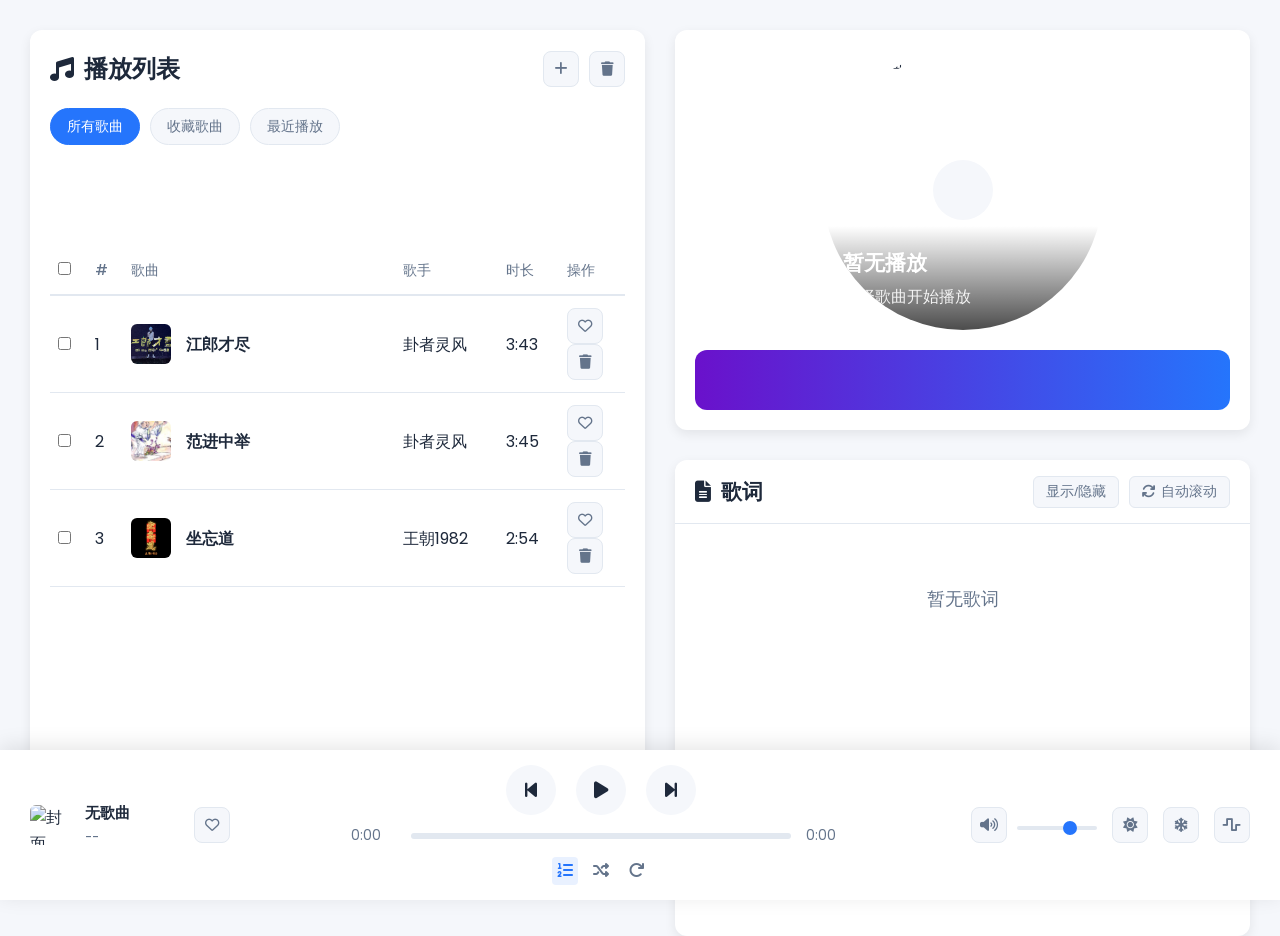
==== index.html @ 9922705a "?" ====
<!DOCTYPE html>
<html lang="zh-CN">
<head>
    <meta charset="UTF-8">
    <meta name="viewport" content="width=device-width, initial-scale=1.0">
    <title>在线音乐播放器</title>
    <link rel="stylesheet" href="style.css">
    <link rel="stylesheet" href="https://cdnjs.cloudflare.com/ajax/libs/font-awesome/6.4.0/css/all.min.css">
    <link rel="stylesheet" href="https://fonts.googleapis.com/css2?family=Poppins:wght@300;400;500;600&display=swap">
</head>
<body>
    <!-- 模糊背景层 -->
    <div class="background-blur"></div>

    <!-- 主容器 -->
    <div class="container">
        <!-- 左侧播放列表区域 -->
        <div class="playlist-section">
            <div class="section-header">
                <h2><i class="fas fa-music"></i> 播放列表</h2>
                <div class="controls">
                    <button id="add-song-btn" class="btn-icon" title="添加歌曲">
                        <i class="fas fa-plus"></i>
                    </button>
                    <button id="clear-playlist-btn" class="btn-icon" title="清空列表">
                        <i class="fas fa-trash"></i>
                    </button>
                </div>
            </div>

            <!-- 在筛选按钮部分添加最近播放选项 -->
            <div class="list-filter">
                <button class="filter-btn active" data-filter="all">所有歌曲</button>
                <button class="filter-btn" data-filter="favorites">收藏歌曲</button>
                <button class="filter-btn" data-filter="recent">最近播放</button>
            </div>

            <!-- 批量操作工具栏 -->
            <div class="batch-toolbar" id="batch-toolbar">
                <span class="batch-count">已选择 <span id="selected-count">0</span> 首歌曲</span>
                <button id="batch-favorite-btn" class="btn-small">
                    <i class="fas fa-heart"></i> 批量收藏
                </button>
                <button id="batch-unfavorite-btn" class="btn-small">
                    <i class="fas fa-heart-broken"></i> 取消收藏
                </button>
                <button id="clear-selection-btn" class="btn-small">
                    <i class="fas fa-times"></i> 清除选择
                </button>
            </div>

            <!-- 播放列表 -->
            <div class="playlist-container">
                <table class="playlist-table">
                    <thead>
                        <tr>
                            <th><input type="checkbox" id="select-all"></th>
                            <th>#</th>
                            <th>歌曲</th>
                            <th>歌手</th>
                            <th>时长</th>
                            <th>操作</th>
                        </tr>
                    </thead>
                    <tbody id="playlist-body">
                        <!-- 动态加载 -->
                    </tbody>
                </table>
            </div>
        </div>

        <!-- 右侧歌词和封面区域 -->
        <div class="player-section">
            <!-- 专辑封面区域 -->
            <div class="album-cover-container">
                <div class="album-cover-wrapper">
                    <img id="album-cover" src="assets/covers/default.jpg" alt="专辑封面">
                    <div class="vinyl-record"></div>
                    <div class="cover-overlay">
                        <div class="song-info">
                            <h3 id="current-song-title">暂无播放</h3>
                            <p id="current-song-artist">选择歌曲开始播放</p>
                        </div>
                    </div>
                </div>

                <!-- 可视化效果 -->
                <div class="visualization">
                    <canvas id="visualizer-canvas"></canvas>
                </div>
            </div>

            <!-- 歌词显示区域 -->
            <div class="lyrics-section">
                <div class="lyrics-header">
                    <h3><i class="fas fa-file-alt"></i> 歌词</h3>
                    <div class="lyrics-controls">
                        <button id="toggle-lyrics" class="btn-small">显示/隐藏</button>
                        <button id="toggle-auto-scroll" class="btn-small active" title="自动滚动">
                            <i class="fas fa-sync"></i> 自动滚动
                        </button>
                    </div>
                </div>
                <div class="lyrics-container">
                    <div id="lyrics-display" class="lyrics-display">
                        <p>暂无歌词</p>
                    </div>
                </div>
            </div>
        </div>
    </div>

    <!-- 底部播放器控制面板 -->
    <div class="player-controls">
        <div class="controls-container">
            <!-- 左侧：歌曲信息 -->
            <div class="song-info-mini">
                <img id="mini-cover" src="assets/covers/default.jpg" alt="封面" class="mini-cover">
                <div class="song-details">
                    <h4 id="mini-song-title">无歌曲</h4>
                    <p id="mini-song-artist">--</p>
                </div>
                <button id="favorite-btn" class="btn-icon">
                    <i class="far fa-heart"></i>
                </button>
            </div>

            <!-- 中间：播放控制 -->
            <div class="playback-controls">
                <div class="playback-buttons">
                    <button id="prev-btn" class="control-btn" title="上一首">
                        <i class="fas fa-step-backward"></i>
                    </button>
                    <button id="play-pause-btn" class="control-btn play-btn" title="播放">
                        <i class="fas fa-play"></i>
                    </button>
                    <button id="next-btn" class="control-btn" title="下一首">
                        <i class="fas fa-step-forward"></i>
                    </button>
                </div>

                <!-- 播放进度 -->
                <div class="progress-container">
                    <span id="current-time">0:00</span>
                    <div class="progress-bar">
                        <input type="range" id="progress-slider" class="progress-slider" min="0" max="100" value="0">
                        <div class="progress-fill"></div>
                    </div>
                    <span id="total-time">0:00</span>
                </div>

                <!-- 播放模式选择（移动到播放栏） -->
                <div class="playback-mode">
                    <button class="mode-btn active" data-mode="order" title="顺序播放">
                        <i class="fas fa-list-ol"></i>
                    </button>
                    <button class="mode-btn" data-mode="shuffle" title="随机播放">
                        <i class="fas fa-random"></i>
                    </button>
                    <button class="mode-btn" data-mode="repeat-one" title="单曲循环">
                        <i class="fas fa-redo"></i>
                    </button>
                </div>
            </div>

            <!-- 右侧：音量和其他控制 -->
            <div class="extra-controls">
                <div class="volume-control">
                    <button id="volume-btn" class="btn-icon" title="音量">
                        <i class="fas fa-volume-up"></i>
                    </button>
                    <div class="volume-slider-container">
                        <input type="range" id="volume-slider" class="volume-slider" min="0" max="100" value="70">
                    </div>
                </div>

                <button id="theme-toggle" class="btn-icon" title="切换主题">
                    <i class="fas fa-moon"></i>
                </button>

                <button id="blur-toggle" class="btn-icon" title="背景模糊">
                    <i class="fas fa-snowflake"></i>
                </button>

                <button id="visualizer-toggle" class="btn-icon" title="可视化">
                    <i class="fas fa-wave-square"></i>
                </button>
            </div>
        </div>
    </div>

    <!-- 音频元素 -->
    <audio id="audio-player"></audio>

    <!-- 文件上传模态框 -->
    <div id="upload-modal" class="modal">
        <div class="modal-content">
            <span class="close-modal">&times;</span>
            <h3>添加歌曲</h3>
            <div class="upload-form">
                <input type="file" id="audio-file" accept="audio/*">
                <input type="text" id="song-title" placeholder="歌曲名称">
                <input type="text" id="song-artist" placeholder="歌手">
                <input type="file" id="cover-file" accept="image/*">
                <button id="upload-btn" class="btn">添加</button>
            </div>
        </div>
    </div>

    <!-- 均衡器模态框 -->
    <div id="eq-modal" class="modal">
        <div class="modal-content">
            <span class="close-modal">&times;</span>
            <h3>音效均衡器</h3>
            <div class="eq-controls">
                <div class="eq-slider">
                    <label>低音</label>
                    <input type="range" class="eq-range" data-band="low" min="-40" max="40" value="0">
                </div>
                <div class="eq-slider">
                    <label>中音</label>
                    <input type="range" class="eq-range" data-band="mid" min="-40" max="40" value="0">
                </div>
                <div class="eq-slider">
                    <label>高音</label>
                    <input type="range" class="eq-range" data-band="high" min="-40" max="40" value="0">
                </div>
            </div>
        </div>
    </div>

    <!-- 快捷键提示 -->
    <div class="shortcut-hint">
        <p>快捷键: 空格=播放/暂停, ←=上一首, →=下一首, ↑↓=音量</p>
    </div>

    <script type="module" src="script.js"></script>
</body>
</html>
---- style.css ----
/* ====================== 全局基础样式 ====================== */
:root {
  --primary-color: #6a11cb;
  --accent-color: #2575fc;
  --bg-main: #f5f7fb;
  --bg-card: #ffffff;
  --text-primary: #1e293b;
  --text-secondary: #64748b;
  --border-color: #e2e8f0;
  --border-radius: 12px;
  --shadow: 0 4px 12px rgba(0, 0, 0, 0.08);
  --transition: all 0.3s ease;
}

/* 深色主题 */
.dark-theme {
  --bg-main: #0f172a;
  --bg-card: #1e293b;
  --text-primary: #f1f5f9;
  --text-secondary: #94a3b8;
  --border-color: #334155;
}

* {
  margin: 0;
  padding: 0;
  box-sizing: border-box;
}

body {
  font-family: 'Poppins', 'Segoe UI', sans-serif;
  background-color: var(--bg-main);
  color: var(--text-primary);
  line-height: 1.6;
  min-height: 100vh;
  overflow-x: hidden;
  transition: var(--transition);
}

/* ====================== 背景模糊层 ====================== */
.background-blur {
  position: fixed;
  top: 0;
  left: 0;
  right: 0;
  bottom: 0;
  background-image: url('assets/background.jpg');
  background-size: cover;
  background-position: center;
  filter: blur(0px);
  opacity: 0;
  z-index: -1;
  transition: var(--transition);
}

.background-blur.active {
  filter: blur(20px);
  opacity: 0.3;
}

/* ====================== 主容器 ====================== */
.container {
  display: flex;
  gap: 30px;
  padding: 30px;
  height: 100vh;
  padding-bottom: 110px;
}

/* ====================== 左侧播放列表区域 ====================== */
.playlist-section {
  flex: 1;
  background: var(--bg-card);
  border-radius: var(--border-radius);
  box-shadow: var(--shadow);
  padding: 20px;
  display: flex;
  flex-direction: column;
}

.section-header {
  display: flex;
  justify-content: space-between;
  align-items: center;
  margin-bottom: 20px;
}

.section-header h2 {
  font-size: 1.5rem;
  font-weight: 600;
  color: var(--text-primary);
  display: flex;
  align-items: center;
  gap: 10px;
}

.controls {
  display: flex;
  gap: 10px;
}

.btn-icon {
  background: var(--bg-main);
  border: 1px solid var(--border-color);
  border-radius: 8px;
  width: 36px;
  height: 36px;
  display: flex;
  align-items: center;
  justify-content: center;
  cursor: pointer;
  color: var(--text-secondary);
  transition: var(--transition);
  font-size: 0.9rem;
}

.btn-icon:hover {
  background: var(--accent-color);
  color: white;
  border-color: var(--accent-color);
  transform: translateY(-2px);
}

/* ====================== 筛选按钮 ====================== */
.list-filter {
  display: flex;
  gap: 10px;
  margin-bottom: 20px;
}

.filter-btn {
  padding: 8px 16px;
  background: var(--bg-main);
  border: 1px solid var(--border-color);
  border-radius: 20px;
  color: var(--text-secondary);
  cursor: pointer;
  transition: var(--transition);
  font-size: 0.9rem;
}

.filter-btn:hover {
  background: var(--accent-color);
  color: white;
  border-color: var(--accent-color);
}

.filter-btn.active {
  background: var(--accent-color);
  color: white;
  border-color: var(--accent-color);
}

/* ====================== 批量操作工具栏 ====================== */
.batch-toolbar {
  display: flex;
  align-items: center;
  gap: 15px;
  padding: 15px;
  background: rgba(37, 117, 252, 0.1);
  border-radius: var(--border-radius);
  margin-bottom: 20px;
  opacity: 0;
  transform: translateY(-20px);
  transition: var(--transition);
}

.batch-toolbar.visible {
  opacity: 1;
  transform: translateY(0);
}

.batch-count {
  font-weight: 500;
  color: var(--accent-color);
}

.btn-small {
  padding: 6px 12px;
  background: var(--bg-main);
  border: 1px solid var(--border-color);
  border-radius: 6px;
  color: var(--text-secondary);
  cursor: pointer;
  transition: var(--transition);
  font-size: 0.85rem;
  display: flex;
  align-items: center;
  gap: 5px;
}

.btn-small:hover {
  background: var(--accent-color);
  color: white;
  border-color: var(--accent-color);
}

/* ====================== 播放列表表格 ====================== */
.playlist-container {
  flex: 1;
  overflow-y: auto;
}

.playlist-table {
  width: 100%;
  border-collapse: collapse;
}

.playlist-table th {
  text-align: left;
  padding: 12px 8px;
  font-weight: 500;
  color: var(--text-secondary);
  border-bottom: 2px solid var(--border-color);
  font-size: 0.9rem;
}

.playlist-table td {
  padding: 12px 8px;
  border-bottom: 1px solid var(--border-color);
  vertical-align: middle;
}

.playlist-table tbody tr {
  transition: var(--transition);
  cursor: pointer;
}

.playlist-table tbody tr:hover {
  background: rgba(37, 117, 252, 0.05);
}

.playlist-table tbody tr.playing {
  background: rgba(37, 117, 252, 0.1);
}

.playlist-table tbody tr.selected {
  background: rgba(37, 117, 252, 0.15);
}

.song-info-mini {
  display: flex;
  align-items: center;
  gap: 10px;
}

.mini-cover {
  width: 40px;
  height: 40px;
  border-radius: 6px;
  object-fit: cover;
}

/* ====================== 右侧播放器区域 ====================== */
.player-section {
  /* 原有样式保持不变 */
  flex: 1;
  display: flex;
  flex-direction: column;
  gap: 30px;
  min-width: 400px;

  /* 新增：预留播放栏高度的空间 */
  padding-bottom: 110px; /* 100px播放栏高度 + 10px缓冲 */
}

/* ====================== 专辑封面区域 ====================== */
.album-cover-container {
  position: relative;
  background: var(--bg-card);
  border-radius: var(--border-radius);
  box-shadow: var(--shadow);
  padding: 20px;
  display: flex;
  flex-direction: column;
  align-items: center;
  gap: 20px;
}

.album-cover-wrapper {
  position: relative;
  width: 280px;
  height: 280px;
  border-radius: 50%;
  overflow: hidden;
}

.album-cover-wrapper::before {
  content: '';
  position: absolute;
  top: 50%;
  left: 50%;
  transform: translate(-50%, -50%);
  width: 60px;
  height: 60px;
  background: var(--bg-main);
  border-radius: 50%;
  z-index: 2;
}

#album-cover {
  width: 100%;
  height: 100%;
  object-fit: cover;
  border-radius: 50%;
  transition: var(--transition);
}

.vinyl-record {
  position: absolute;
  top: 0;
  left: 0;
  width: 100%;
  height: 100%;
  background: conic-gradient(from 0deg, #000 0deg 90deg, #333 90deg 180deg, #000 180deg 270deg, #333 270deg 360deg);
  border-radius: 50%;
  opacity: 0;
  transition: var(--transition);
}

.album-cover-wrapper.playing #album-cover {
  animation: rotate 20s linear infinite;
}

.album-cover-wrapper.playing .vinyl-record {
  opacity: 0.3;
}

@keyframes rotate {
  from { transform: rotate(0deg); }
  to { transform: rotate(360deg); }
}

.cover-overlay {
  position: absolute;
  bottom: 0;
  left: 0;
  right: 0;
  background: linear-gradient(transparent, rgba(0, 0, 0, 0.7));
  color: white;
  padding: 20px;
}

.song-info h3 {
  font-size: 1.3rem;
  margin-bottom: 5px;
}

.song-info p {
  font-size: 1rem;
  opacity: 0.9;
}

/* ====================== 可视化效果 ====================== */
.visualization {
  width: 100%;
  height: 60px;
  border-radius: var(--border-radius);
  overflow: hidden;
}

#visualizer-canvas {
  width: 100%;
  height: 100%;
  background: linear-gradient(to right, #6a11cb, #2575fc);
}

/* ====================== 歌词区域 ====================== */
.lyrics-section {
  flex: 1;
  background: var(--bg-card);
  border-radius: var(--border-radius);
  box-shadow: var(--shadow);
  display: flex;
  flex-direction: column;
}

.lyrics-header {
  display: flex;
  justify-content: space-between;
  align-items: center;
  padding: 15px 20px;
  border-bottom: 1px solid var(--border-color);
}

.lyrics-header h3 {
  font-size: 1.3rem;
  font-weight: 600;
  color: var(--text-primary);
  display: flex;
  align-items: center;
  gap: 10px;
}

.lyrics-controls {
  display: flex;
  gap: 10px;
}

.lyrics-container {
  /* 移除固定高度，改为自适应 */
  /* height: 300px !important; */
  max-height: calc(100vh - 400px); /* 根据页面布局动态计算 */
  overflow-y: auto;
  padding: 20px;
  scroll-behavior: smooth;
}

/* 歌词显示区域 */
.lyrics-display {
    text-align: center;
    font-size: 1.1rem;
    line-height: 1.8;
    color: var(--text-secondary);
    min-height: 100%;
    padding: 20px 0 280px 0;  /* 顶部20px，底部280px，确保高亮在顶部 */
    position: relative;
}

.lyrics-display p {
    margin: 12px 0;
    transition: var(--transition);
    padding: 8px 15px;
    border-radius: 6px;
    min-height: 40px;
    display: flex;
    align-items: center;
    justify-content: center;
    /* 避免行内元素布局偏差 */
    box-sizing: border-box;
}

.lyrics-display p.active {
    color: var(--accent-color);
    font-weight: 600;
    font-size: 1.2rem;
    background: rgba(37, 117, 252, 0.1);
    transform: scale(1.05);
}

/* 无歌词时的样式 */
.no-lyrics {
    text-align: center;
    color: var(--text-secondary);
    font-style: italic;
    padding: 40px 0;
}

/* ====================== 底部播放器控制面板 ====================== */
.player-controls {
  position: fixed;
  bottom: 0;
  left: 0;
  right: 0;
  background: var(--bg-card);
  box-shadow: 0 -4px 20px rgba(0, 0, 0, 0.1);
  padding: 15px 30px;
  z-index: 1000;
}

.controls-container {
  display: flex;
  justify-content: space-between;
  align-items: center;
  max-width: 1400px;
  margin: 0 auto;
}

/* 左侧歌曲信息 */
.song-info-mini {
  display: flex;
  align-items: center;
  gap: 15px;
  min-width: 200px;
}

.song-details {
  flex: 1;
}

.song-details h4 {
  font-size: 0.95rem;
  font-weight: 600;
  margin-bottom: 2px;
}

.song-details p {
  font-size: 0.85rem;
  color: var(--text-secondary);
}

/* 中间播放控制 */
.playback-controls {
  flex: 1;
  max-width: 500px;
  display: flex;
  flex-direction: column;
  align-items: center;
  gap: 10px;
}

.playback-buttons {
  display: flex;
  align-items: center;
  gap: 20px;
}

.control-btn {
  background: var(--bg-main);
  border: none;
  border-radius: 50%;
  width: 50px;
  height: 50px;
  display: flex;
  align-items: center;
  justify-content: center;
  cursor: pointer;
  color: var(--text-primary);
  transition: var(--transition);
  font-size: 1.2rem;
}

.control-btn:hover {
  background: var(--accent-color);
  color: white;
  transform: scale(1.1);
}

.playback-mode {
  display: flex;
  gap: 10px;
}

.mode-btn {
  background: none;
  border: none;
  color: var(--text-secondary);
  cursor: pointer;
  font-size: 1rem;
  padding: 5px;
  transition: var(--transition);
  border-radius: 4px;
}

.mode-btn.active {
  color: var(--accent-color);
  background: rgba(37, 117, 252, 0.1);
}

/* 进度条 */
.progress-container {
  width: 100%;
  display: flex;
  align-items: center;
  gap: 15px;
}

.progress-container span {
  font-size: 0.85rem;
  color: var(--text-secondary);
  min-width: 45px;
}

.progress-bar {
  flex: 1;
  height: 6px;
  background: var(--border-color);
  border-radius: 3px;
  position: relative;
  cursor: pointer;
}

.progress-slider {
  position: absolute;
  top: 0;
  left: 0;
  width: 100%;
  height: 100%;
  opacity: 0;
  cursor: pointer;
  z-index: 2;
}

.progress-fill {
  position: absolute;
  top: 0;
  left: 0;
  height: 100%;
  background: var(--accent-color);
  border-radius: 3px;
  width: 0%;
  transition: width 0.1s linear;
}

/* 右侧额外控制 */
.extra-controls {
  display: flex;
  align-items: center;
  gap: 15px;
  min-width: 200px;
  justify-content: flex-end;
}

.volume-control {
  display: flex;
  align-items: center;
  gap: 10px;
}

.volume-slider-container {
  width: 80px;
}

.volume-slider {
  width: 100%;
  height: 4px;
  background: var(--border-color);
  border-radius: 2px;
  outline: none;
  -webkit-appearance: none;
}

.volume-slider::-webkit-slider-thumb {
  -webkit-appearance: none;
  width: 14px;
  height: 14px;
  background: var(--accent-color);
  border-radius: 50%;
  cursor: pointer;
}

/* ====================== 模态框 ====================== */
.modal {
  display: none;
  position: fixed;
  top: 0;
  left: 0;
  right: 0;
  bottom: 0;
  background: rgba(0, 0, 0, 0.5);
  z-index: 2000;
  align-items: center;
  justify-content: center;
}

.modal-content {
  background: var(--bg-card);
  border-radius: var(--border-radius);
  padding: 30px;
  width: 90%;
  max-width: 500px;
  box-shadow: var(--shadow);
  position: relative;
}

.close-modal {
  position: absolute;
  top: 15px;
  right: 20px;
  font-size: 1.5rem;
  color: var(--text-secondary);
  cursor: pointer;
  transition: var(--transition);
}

.close-modal:hover {
  color: var(--text-primary);
}

.upload-form {
  display: flex;
  flex-direction: column;
  gap: 15px;
  margin-top: 20px;
}

.upload-form input,
.upload-form button {
  padding: 12px 15px;
  border: 1px solid var(--border-color);
  border-radius: 8px;
  background: var(--bg-main);
  color: var(--text-primary);
  font-size: 0.95rem;
  transition: var(--transition);
}

.upload-form input:focus {
  outline: none;
  border-color: var(--accent-color);
}

.upload-form button {
  background: var(--accent-color);
  color: white;
  border: none;
  cursor: pointer;
  font-weight: 500;
}

.upload-form button:hover {
  background: var(--primary-color);
}

/* 均衡器 */
.eq-controls {
  display: flex;
  flex-direction: column;
  gap: 20px;
  margin-top: 20px;
}

.eq-slider {
  display: flex;
  align-items: center;
  gap: 15px;
}

.eq-slider label {
  min-width: 60px;
  font-weight: 500;
}

.eq-range {
  flex: 1;
  height: 6px;
  background: var(--border-color);
  border-radius: 3px;
  outline: none;
  -webkit-appearance: none;
}

.eq-range::-webkit-slider-thumb {
  -webkit-appearance: none;
  width: 18px;
  height: 18px;
  background: var(--accent-color);
  border-radius: 50%;
  cursor: pointer;
}

/* ====================== 快捷键提示 ====================== */
.shortcut-hint {
  position: fixed;
  bottom: 80px;
  right: 20px;
  background: var(--bg-card);
  padding: 10px 15px;
  border-radius: var(--border-radius);
  box-shadow: var(--shadow);
  font-size: 0.85rem;
  color: var(--text-secondary);
  z-index: 100;
}

/* ====================== 响应式设计 ====================== */
@media (max-width: 1200px) {
  .container {
    flex-direction: column;
  }

  .player-section {
    min-width: auto;
  }

  .album-cover-wrapper {
    width: 220px;
    height: 220px;
  }
}

@media (max-width: 768px) {
  .container {
    padding: 0 15px;
    margin: 15px auto;
  }

  .controls-container {
    flex-direction: column;
    gap: 15px;
  }

  .song-info-mini,
  .extra-controls {
    min-width: auto;
    width: 100%;
  }

  .playback-controls {
    max-width: 100%;
  }

  .player-controls {
    padding: 15px;
  }

  .batch-toolbar {
    flex-wrap: wrap;
  }

  .album-cover-wrapper {
    width: 180px;
    height: 180px;
  }

  .shortcut-hint {
    display: none;
  }
}
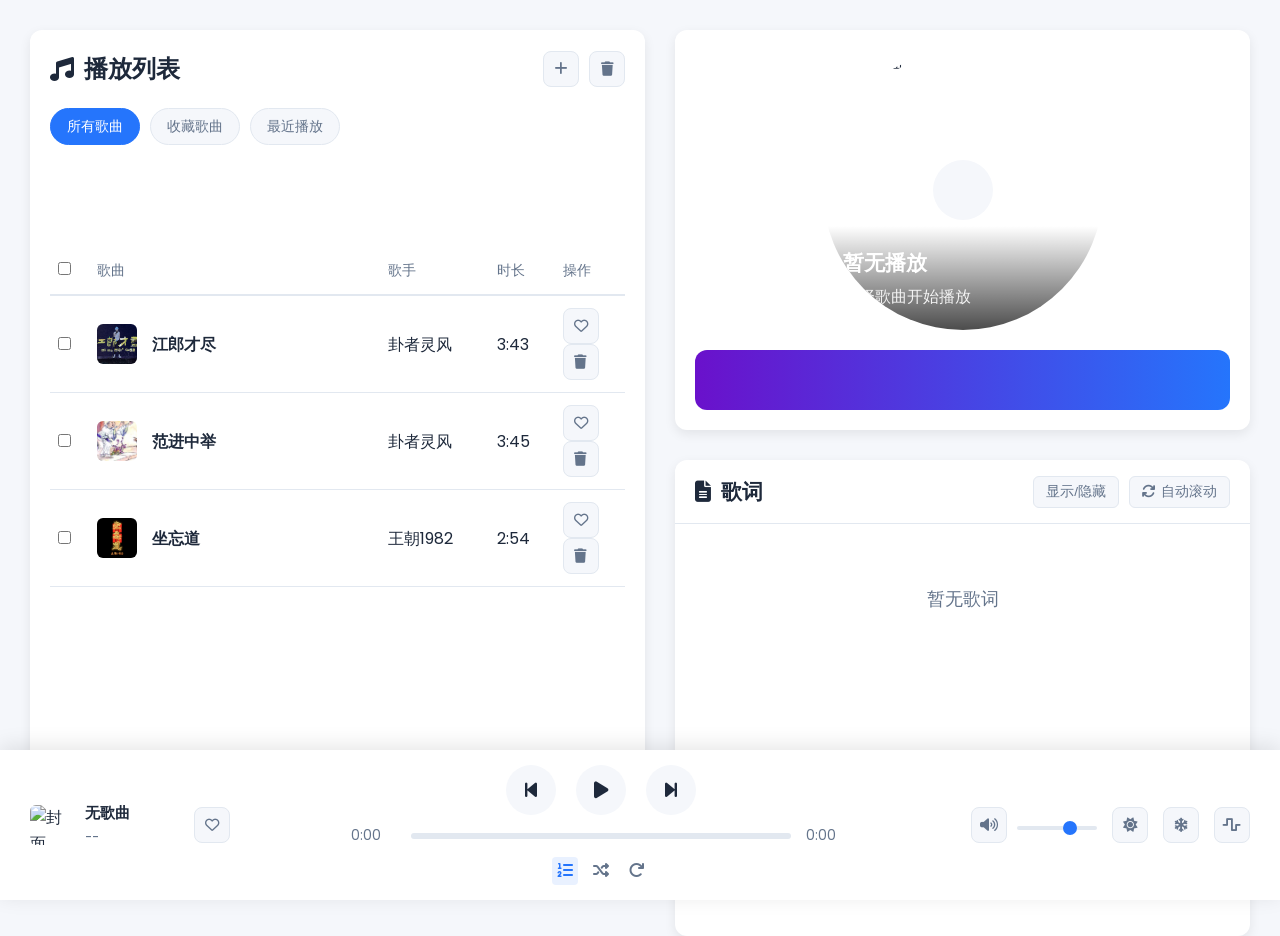
==== commit 0fcd615a: "拖动排序" ====
--- a/index.html
+++ b/index.html
@@ -55,7 +55,6 @@
                     <thead>
                         <tr>
                             <th><input type="checkbox" id="select-all"></th>
-                            <th>#</th>
                             <th>歌曲</th>
                             <th>歌手</th>
                             <th>时长</th>
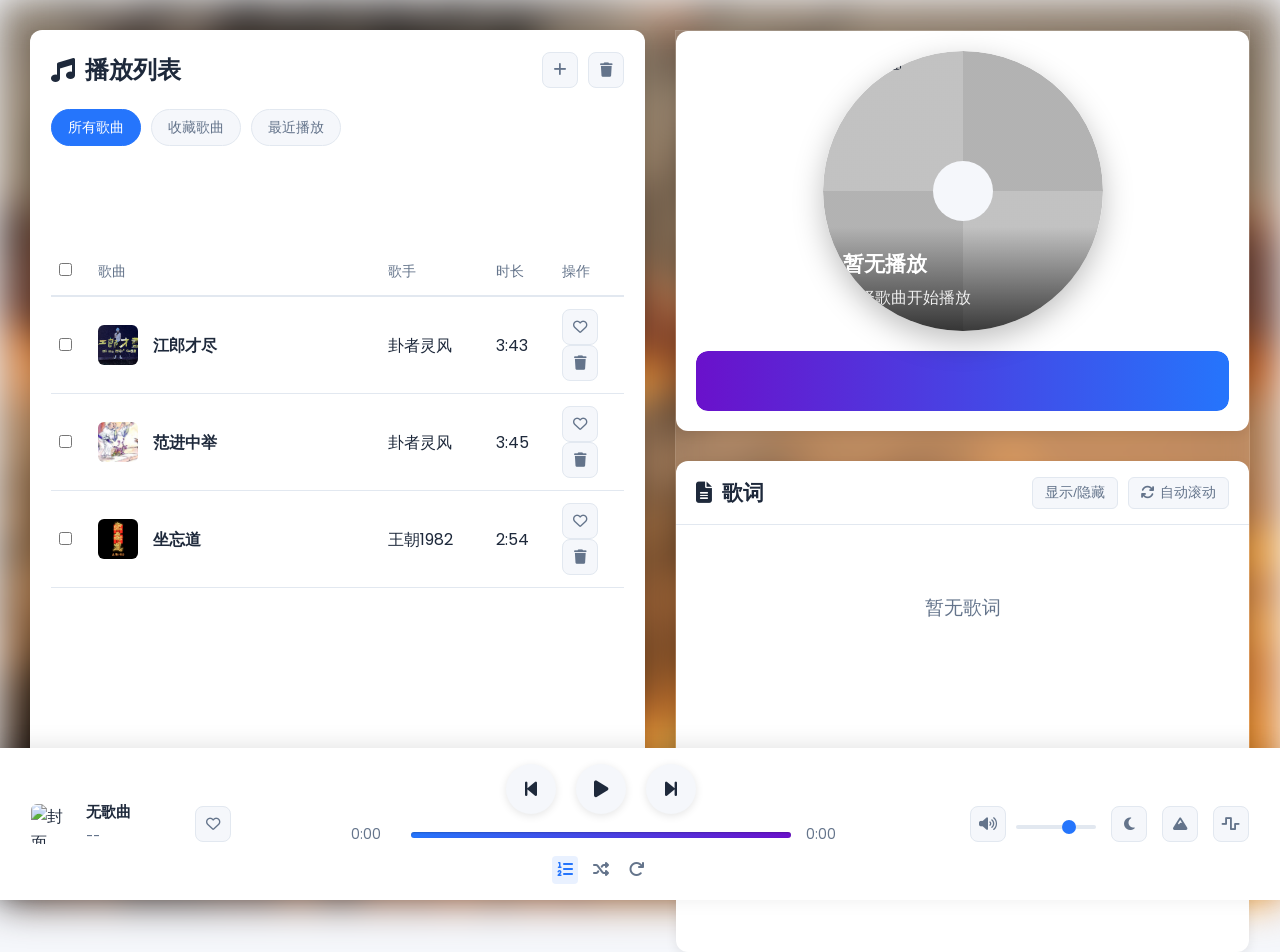
==== commit 4dffec8e: "美化，修bug" ====
--- a/index.html
+++ b/index.html
@@ -9,230 +9,234 @@
     <link rel="stylesheet" href="https://fonts.googleapis.com/css2?family=Poppins:wght@300;400;500;600&display=swap">
 </head>
 <body>
-    <!-- 模糊背景层 -->
-    <div class="background-blur"></div>
-
-    <!-- 主容器 -->
-    <div class="container">
-        <!-- 左侧播放列表区域 -->
-        <div class="playlist-section">
-            <div class="section-header">
-                <h2><i class="fas fa-music"></i> 播放列表</h2>
-                <div class="controls">
-                    <button id="add-song-btn" class="btn-icon" title="添加歌曲">
-                        <i class="fas fa-plus"></i>
+<!-- 模糊背景层 -->
+<div class="background-blur"></div>
+
+<!-- 主容器 -->
+<div class="container">
+    <!-- 左侧播放列表区域 -->
+    <div class="playlist-section">
+        <div class="section-header">
+            <h2><i class="fas fa-music"></i> 播放列表</h2>
+            <div class="controls">
+                <button id="add-song-btn" class="btn-icon" title="添加歌曲">
+                    <i class="fas fa-plus"></i>
+                </button>
+                <button id="clear-playlist-btn" class="btn-icon" title="清空列表">
+                    <i class="fas fa-trash"></i>
+                </button>
+            </div>
+        </div>
+
+        <!-- 在筛选按钮部分添加最近播放选项 -->
+        <div class="list-filter">
+            <button class="filter-btn active" data-filter="all">所有歌曲</button>
+            <button class="filter-btn" data-filter="favorites">收藏歌曲</button>
+            <button class="filter-btn" data-filter="recent">最近播放</button>
+        </div>
+
+        <!-- 批量操作工具栏 -->
+        <div class="batch-toolbar" id="batch-toolbar">
+            <span class="batch-count">已选择 <span id="selected-count">0</span> 首歌曲</span>
+            <button id="batch-favorite-btn" class="btn-small">
+                <i class="fas fa-heart"></i> 批量收藏
+            </button>
+            <button id="batch-unfavorite-btn" class="btn-small">
+                <i class="fas fa-heart-broken"></i> 取消收藏
+            </button>
+            <button id="clear-selection-btn" class="btn-small">
+                <i class="fas fa-times"></i> 清除选择
+            </button>
+        </div>
+
+        <!-- 播放列表 -->
+        <div class="playlist-container">
+            <table class="playlist-table">
+                <thead>
+                <tr>
+                    <th><input type="checkbox" id="select-all"></th>
+                    <th>歌曲</th>
+                    <th>歌手</th>
+                    <th>时长</th>
+                    <th>操作</th>
+                </tr>
+                </thead>
+                <tbody id="playlist-body">
+                <!-- 动态加载 -->
+                </tbody>
+            </table>
+        </div>
+    </div>
+
+    <!-- 右侧歌词和封面区域 -->
+    <div class="player-section">
+        <!-- 专辑封面区域 -->
+        <div class="album-cover-container">
+            <div class="album-cover-wrapper">
+                <img id="album-cover" src="assets/covers/default.jpg" alt="专辑封面">
+                <div class="vinyl-record"></div>
+                <div class="cover-overlay">
+                    <div class="song-info">
+                        <h3 id="current-song-title">暂无播放</h3>
+                        <p id="current-song-artist">选择歌曲开始播放</p>
+                    </div>
+                </div>
+            </div>
+
+            <!-- 可视化效果 -->
+            <div class="visualization">
+                <canvas id="visualizer-canvas"></canvas>
+            </div>
+        </div>
+
+        <!-- 歌词显示区域 -->
+        <div class="lyrics-section">
+            <div class="lyrics-header">
+                <h3><i class="fas fa-file-alt"></i> 歌词</h3>
+                <div class="lyrics-controls">
+                    <button id="toggle-lyrics" class="btn-small">显示/隐藏</button>
+                    <button id="toggle-auto-scroll" class="btn-small active" title="自动滚动">
+                        <i class="fas fa-sync"></i> 自动滚动
                     </button>
-                    <button id="clear-playlist-btn" class="btn-icon" title="清空列表">
-                        <i class="fas fa-trash"></i>
-                    </button>
-                </div>
-            </div>
-
-            <!-- 在筛选按钮部分添加最近播放选项 -->
-            <div class="list-filter">
-                <button class="filter-btn active" data-filter="all">所有歌曲</button>
-                <button class="filter-btn" data-filter="favorites">收藏歌曲</button>
-                <button class="filter-btn" data-filter="recent">最近播放</button>
-            </div>
-
-            <!-- 批量操作工具栏 -->
-            <div class="batch-toolbar" id="batch-toolbar">
-                <span class="batch-count">已选择 <span id="selected-count">0</span> 首歌曲</span>
-                <button id="batch-favorite-btn" class="btn-small">
-                    <i class="fas fa-heart"></i> 批量收藏
-                </button>
-                <button id="batch-unfavorite-btn" class="btn-small">
-                    <i class="fas fa-heart-broken"></i> 取消收藏
-                </button>
-                <button id="clear-selection-btn" class="btn-small">
-                    <i class="fas fa-times"></i> 清除选择
-                </button>
-            </div>
-
-            <!-- 播放列表 -->
-            <div class="playlist-container">
-                <table class="playlist-table">
-                    <thead>
-                        <tr>
-                            <th><input type="checkbox" id="select-all"></th>
-                            <th>歌曲</th>
-                            <th>歌手</th>
-                            <th>时长</th>
-                            <th>操作</th>
-                        </tr>
-                    </thead>
-                    <tbody id="playlist-body">
-                        <!-- 动态加载 -->
-                    </tbody>
-                </table>
-            </div>
-        </div>
-
-        <!-- 右侧歌词和封面区域 -->
-        <div class="player-section">
-            <!-- 专辑封面区域 -->
-            <div class="album-cover-container">
-                <div class="album-cover-wrapper">
-                    <img id="album-cover" src="assets/covers/default.jpg" alt="专辑封面">
-                    <div class="vinyl-record"></div>
-                    <div class="cover-overlay">
-                        <div class="song-info">
-                            <h3 id="current-song-title">暂无播放</h3>
-                            <p id="current-song-artist">选择歌曲开始播放</p>
-                        </div>
-                    </div>
-                </div>
-
-                <!-- 可视化效果 -->
-                <div class="visualization">
-                    <canvas id="visualizer-canvas"></canvas>
-                </div>
-            </div>
-
-            <!-- 歌词显示区域 -->
-            <div class="lyrics-section">
-                <div class="lyrics-header">
-                    <h3><i class="fas fa-file-alt"></i> 歌词</h3>
-                    <div class="lyrics-controls">
-                        <button id="toggle-lyrics" class="btn-small">显示/隐藏</button>
-                        <button id="toggle-auto-scroll" class="btn-small active" title="自动滚动">
-                            <i class="fas fa-sync"></i> 自动滚动
-                        </button>
-                    </div>
-                </div>
-                <div class="lyrics-container">
-                    <div id="lyrics-display" class="lyrics-display">
-                        <p>暂无歌词</p>
-                    </div>
-                </div>
-            </div>
-        </div>
-    </div>
-
-    <!-- 底部播放器控制面板 -->
-    <div class="player-controls">
-        <div class="controls-container">
-            <!-- 左侧：歌曲信息 -->
-            <div class="song-info-mini">
-                <img id="mini-cover" src="assets/covers/default.jpg" alt="封面" class="mini-cover">
-                <div class="song-details">
-                    <h4 id="mini-song-title">无歌曲</h4>
-                    <p id="mini-song-artist">--</p>
-                </div>
-                <button id="favorite-btn" class="btn-icon">
-                    <i class="far fa-heart"></i>
-                </button>
-            </div>
-
-            <!-- 中间：播放控制 -->
-            <div class="playback-controls">
-                <div class="playback-buttons">
-                    <button id="prev-btn" class="control-btn" title="上一首">
-                        <i class="fas fa-step-backward"></i>
-                    </button>
-                    <button id="play-pause-btn" class="control-btn play-btn" title="播放">
-                        <i class="fas fa-play"></i>
-                    </button>
-                    <button id="next-btn" class="control-btn" title="下一首">
-                        <i class="fas fa-step-forward"></i>
-                    </button>
-                </div>
-
-                <!-- 播放进度 -->
-                <div class="progress-container">
-                    <span id="current-time">0:00</span>
-                    <div class="progress-bar">
-                        <input type="range" id="progress-slider" class="progress-slider" min="0" max="100" value="0">
-                        <div class="progress-fill"></div>
-                    </div>
-                    <span id="total-time">0:00</span>
-                </div>
-
-                <!-- 播放模式选择（移动到播放栏） -->
-                <div class="playback-mode">
-                    <button class="mode-btn active" data-mode="order" title="顺序播放">
-                        <i class="fas fa-list-ol"></i>
-                    </button>
-                    <button class="mode-btn" data-mode="shuffle" title="随机播放">
-                        <i class="fas fa-random"></i>
-                    </button>
-                    <button class="mode-btn" data-mode="repeat-one" title="单曲循环">
-                        <i class="fas fa-redo"></i>
-                    </button>
-                </div>
-            </div>
-
-            <!-- 右侧：音量和其他控制 -->
-            <div class="extra-controls">
-                <div class="volume-control">
-                    <button id="volume-btn" class="btn-icon" title="音量">
-                        <i class="fas fa-volume-up"></i>
-                    </button>
-                    <div class="volume-slider-container">
-                        <input type="range" id="volume-slider" class="volume-slider" min="0" max="100" value="70">
-                    </div>
-                </div>
-
-                <button id="theme-toggle" class="btn-icon" title="切换主题">
-                    <i class="fas fa-moon"></i>
-                </button>
-
-                <button id="blur-toggle" class="btn-icon" title="背景模糊">
-                    <i class="fas fa-snowflake"></i>
-                </button>
-
-                <button id="visualizer-toggle" class="btn-icon" title="可视化">
-                    <i class="fas fa-wave-square"></i>
-                </button>
-            </div>
-        </div>
-    </div>
-
-    <!-- 音频元素 -->
-    <audio id="audio-player"></audio>
-
-    <!-- 文件上传模态框 -->
-    <div id="upload-modal" class="modal">
-        <div class="modal-content">
-            <span class="close-modal">&times;</span>
-            <h3>添加歌曲</h3>
-            <div class="upload-form">
-                <input type="file" id="audio-file" accept="audio/*">
-                <input type="text" id="song-title" placeholder="歌曲名称">
-                <input type="text" id="song-artist" placeholder="歌手">
-                <input type="file" id="cover-file" accept="image/*">
-                <button id="upload-btn" class="btn">添加</button>
-            </div>
-        </div>
-    </div>
-
-    <!-- 均衡器模态框 -->
-    <div id="eq-modal" class="modal">
-        <div class="modal-content">
-            <span class="close-modal">&times;</span>
-            <h3>音效均衡器</h3>
-            <div class="eq-controls">
-                <div class="eq-slider">
-                    <label>低音</label>
-                    <input type="range" class="eq-range" data-band="low" min="-40" max="40" value="0">
-                </div>
-                <div class="eq-slider">
-                    <label>中音</label>
-                    <input type="range" class="eq-range" data-band="mid" min="-40" max="40" value="0">
-                </div>
-                <div class="eq-slider">
-                    <label>高音</label>
-                    <input type="range" class="eq-range" data-band="high" min="-40" max="40" value="0">
-                </div>
-            </div>
-        </div>
-    </div>
-
-    <!-- 快捷键提示 -->
-    <div class="shortcut-hint">
-        <p>快捷键: 空格=播放/暂停, ←=上一首, →=下一首, ↑↓=音量</p>
-    </div>
-
-    <script type="module" src="script.js"></script>
+                </div>
+            </div>
+            <div class="lyrics-container">
+                <div id="lyrics-display" class="lyrics-display">
+                    <p>暂无歌词</p>
+                </div>
+            </div>
+        </div>
+    </div>
+</div>
+
+<!-- 底部播放器控制面板 -->
+<div class="player-controls">
+    <div class="controls-container">
+        <!-- 左侧：歌曲信息 -->
+        <div class="song-info-mini">
+            <img id="mini-cover" src="assets/covers/default.jpg" alt="封面" class="mini-cover">
+            <div class="song-details">
+                <h4 id="mini-song-title">无歌曲</h4>
+                <p id="mini-song-artist">--</p>
+            </div>
+            <button id="favorite-btn" class="btn-icon">
+                <i class="far fa-heart"></i>
+            </button>
+        </div>
+
+        <!-- 中间：播放控制 -->
+        <div class="playback-controls">
+            <div class="playback-buttons">
+                <button id="prev-btn" class="control-btn" title="上一首">
+                    <i class="fas fa-step-backward"></i>
+                </button>
+                <button id="play-pause-btn" class="control-btn play-btn" title="播放">
+                    <i class="fas fa-play"></i>
+                </button>
+                <button id="next-btn" class="control-btn" title="下一首">
+                    <i class="fas fa-step-forward"></i>
+                </button>
+            </div>
+
+            <!-- 播放进度 -->
+            <div class="progress-container">
+                <span id="current-time">0:00</span>
+                <div class="progress-bar">
+                    <canvas id="waveform-canvas" class="progress-waveform"></canvas>
+                    <div class="progress-buffer"></div>
+                    <div class="progress-fill"></div>
+                    <div class="progress-thumb"></div>
+                    <input type="range" id="progress-slider" class="progress-slider" min="0" max="100" value="0">
+                </div>
+                <span id="total-time">0:00</span>
+            </div>
+
+            <!-- 播放模式选择（移动到播放栏） -->
+            <div class="playback-mode">
+                <button class="mode-btn active" data-mode="order" title="顺序播放">
+                    <i class="fas fa-list-ol"></i>
+                </button>
+                <button class="mode-btn" data-mode="shuffle" title="随机播放">
+                    <i class="fas fa-random"></i>
+                </button>
+                <button class="mode-btn" data-mode="repeat-one" title="单曲循环">
+                    <i class="fas fa-redo"></i>
+                </button>
+            </div>
+        </div>
+
+        <!-- 右侧：音量和其他控制 -->
+        <div class="extra-controls">
+            <div class="volume-control">
+                <button id="volume-btn" class="btn-icon" title="音量">
+                    <i class="fas fa-volume-up"></i>
+                </button>
+                <div class="volume-slider-container">
+                    <input type="range" id="volume-slider" class="volume-slider" min="0" max="100" value="70">
+                </div>
+            </div>
+
+            <button id="theme-toggle" class="btn-icon" title="切换主题">
+                <i class="fas fa-moon"></i>
+            </button>
+
+            <button id="blur-toggle" class="btn-icon" title="背景模糊">
+                <i class="fas fa-snowflake"></i>
+            </button>
+
+            <button id="visualizer-toggle" class="btn-icon" title="可视化">
+                <i class="fas fa-wave-square"></i>
+            </button>
+        </div>
+    </div>
+</div>
+
+<!-- 音频元素 -->
+<audio id="audio-player"></audio>
+
+<!-- 文件上传模态框 -->
+<div id="upload-modal" class="modal">
+    <div class="modal-content">
+        <span class="close-modal">&times;</span>
+        <h3>添加歌曲</h3>
+        <div class="upload-form">
+            <input type="file" id="audio-file" accept="audio/*">
+            <input type="text" id="song-title" placeholder="歌曲名称">
+            <input type="text" id="song-artist" placeholder="歌手">
+            <input type="file" id="cover-file" accept="image/*">
+            <button id="upload-btn" class="btn">添加</button>
+        </div>
+    </div>
+</div>
+
+<!-- 均衡器模态框 -->
+<div id="eq-modal" class="modal">
+    <div class="modal-content">
+        <span class="close-modal">&times;</span>
+        <h3>音效均衡器</h3>
+        <div class="eq-controls">
+            <div class="eq-slider">
+                <label>低音</label>
+                <input type="range" class="eq-range" data-band="low" min="-40" max="40" value="0">
+            </div>
+            <div class="eq-slider">
+                <label>中音</label>
+                <input type="range" class="eq-range" data-band="mid" min="-40" max="40" value="0">
+            </div>
+            <div class="eq-slider">
+                <label>高音</label>
+                <input type="range" class="eq-range" data-band="high" min="-40" max="40" value="0">
+            </div>
+        </div>
+    </div>
+</div>
+
+<!-- 快捷键提示 -->
+<div class="shortcut-hint">
+    <p>快捷键: 空格=播放/暂停, ←=上一首, →=下一首, ↑↓=音量</p>
+</div>
+
+<script type="module" src="script.js"></script>
+<div class="background-blur"></div>
 </body>
 </html>
--- a/style.css
+++ b/style.css
@@ -10,8 +10,164 @@
   --border-radius: 12px;
   --shadow: 0 4px 12px rgba(0, 0, 0, 0.08);
   --transition: all 0.3s ease;
-}
-
+  --progress-bar-height: 6px;
+}
+/* ====================== 深色主题样式 ====================== */
+body.dark-theme {
+  --bg-main: #0f172a;
+  --bg-card: #1e293b;
+  --text-primary: #f1f5f9;
+  --text-secondary: #94a3b8;
+  --border-color: #334155;
+  --shadow: 0 4px 12px rgba(0, 0, 0, 0.3);
+}
+
+/* 深色主题下的进度条 */
+body.dark-theme .progress-bar {
+  background: rgba(255, 255, 255, 0.15);
+}
+
+/* 深色主题下的玻璃拟态效果 */
+body.dark-theme .playlist-section,
+body.dark-theme .player-section,
+body.dark-theme .player-controls {
+  background: rgba(30, 41, 59, 0.7);
+  border: 1px solid rgba(255, 255, 255, 0.05);
+  backdrop-filter: blur(12px);
+  -webkit-backdrop-filter: blur(12px);
+}
+
+/* 深色主题下的按钮 */
+body.dark-theme .btn-icon {
+  background: rgba(255, 255, 255, 0.1);
+  border-color: rgba(255, 255, 255, 0.15);
+}
+
+body.dark-theme .btn-icon:hover {
+  background: var(--accent-color);
+  border-color: var(--accent-color);
+}
+
+/* 深色主题下的表格 */
+body.dark-theme .playlist-table th {
+  border-bottom-color: rgba(255, 255, 255, 0.1);
+}
+
+body.dark-theme .playlist-table td {
+  border-bottom-color: rgba(255, 255, 255, 0.05);
+}
+
+/* 深色主题下的进度条滑块 */
+body.dark-theme .progress-thumb {
+  background: white;
+  box-shadow: 0 0 10px var(--accent-color), 0 2px 6px rgba(0, 0, 0, 0.5);
+}
+
+/* 深色主题下的模态框 */
+body.dark-theme .modal-content {
+  background: var(--bg-card);
+  border: 1px solid rgba(255, 255, 255, 0.1);
+}
+/* ====================== 进度条美化 ====================== */
+.progress-bar {
+  flex: 1;
+  height: 8px; /* 加粗 */
+  border-radius: 4px;
+  position: relative;
+  cursor: pointer;
+  background: rgba(255, 255, 255, 0.95); /* 改为白色，提高对比度 */
+  box-shadow: inset 0 1px 3px rgba(0, 0, 0, 0.2);
+  transition: all 0.3s ease;
+  overflow: visible; /* 允许滑块溢出 */
+}
+
+/* 深色主题下的调整 */
+.dark-theme .progress-bar {
+  background: rgba(255, 255, 255, 0.15); /* 深色主题下稍暗的白色 */
+}
+
+/* 已播放部分 - 提高对比度 */
+.progress-fill {
+  position: absolute;
+  top: 0;
+  left: 0;
+  height: 100%;
+  background: linear-gradient(90deg,
+    #ff4757 0%,        /* 更鲜艳的红色 */
+    #ff6b81 50%,       /* 粉色 */
+    #ff4757 100%);     /* 回到红色 */
+  border-radius: 4px;
+  width: 0%;
+  transition: width 0.1s linear;
+  /* 添加光泽动画 */
+  background-size: 200% 100%;
+  animation: shimmer 2s infinite;
+  box-shadow: 0 0 8px rgba(255, 71, 87, 0.7); /* 添加发光效果 */
+}
+
+/* 缓冲进度指示器 */
+.progress-buffer {
+  position: absolute;
+  top: 0;
+  left: 0;
+  height: 100%;
+  background: rgba(255, 255, 255, 0.4); /* 提高对比度 */
+  border-radius: 4px;
+  width: 0%;
+  transition: width 0.3s ease;
+}
+
+/* 自定义滑块拇指 */
+.progress-slider {
+  position: absolute;
+  top: 50%;
+  left: 0;
+  width: 100%;
+  height: 20px; /* 可触摸区域 */
+  opacity: 0; /* 隐藏默认样式 */
+  cursor: ew-resize;
+  transform: translateY(-50%);
+  z-index: 10;
+}
+
+/* 可视化拇指 - 悬停时显示 */
+.progress-thumb {
+  position: absolute;
+  top: 50%;
+  width: 16px;
+  height: 16px;
+  background: white;
+  border-radius: 50%;
+  transform: translate(-50%, -50%);
+  box-shadow: 0 0 10px var(--accent-color), 0 2px 6px rgba(0, 0, 0, 0.3);
+  opacity: 0;
+  transition: all 0.3s ease;
+  pointer-events: none;
+  z-index: 5;
+}
+
+.progress-bar:hover .progress-thumb {
+  opacity: 1;
+  transform: translate(-50%, -50%) scale(1.2);
+}
+
+/* 当前时间脉冲效果 */
+#current-time.pulse {
+  color: var(--accent-color);
+  font-weight: 600;
+  text-shadow: 0 0 8px currentColor;
+}
+
+/* ====================== 波形可视化进度条 ====================== */
+.progress-waveform {
+  position: absolute;
+  top: 0;
+  left: 0;
+  width: 100%;
+  height: 100%;
+  opacity: 0.3;
+  pointer-events: none;
+}
 /* 深色主题 */
 .dark-theme {
   --bg-main: #0f172a;
@@ -20,7 +176,205 @@
   --text-secondary: #94a3b8;
   --border-color: #334155;
 }
-
+/* ====================== 自定义光标 ====================== */
+/* 抓取光标 - 用于拖拽排序 */
+.song-row[draggable="true"] {
+  cursor: grab;
+}
+
+.song-row[draggable="true"]:active {
+  cursor: grabbing;
+}
+
+/* 播放按钮悬停效果 */
+.control-btn {
+  cursor: pointer;
+  transition: all 0.3s cubic-bezier(0.4, 0, 0.2, 1);
+}
+
+.control-btn:hover {
+  cursor: pointer;
+  transform: scale(1.15) translateY(-2px);
+}
+
+/* 播放/暂停特殊光标 */
+#play-pause-btn:hover {
+  cursor: var(--cursor-play), pointer;
+}
+
+/* 链接样式按钮 */
+.btn-icon, .btn-small, .mode-btn {
+  cursor: pointer;
+  position: relative;
+  overflow: hidden;
+}
+
+/* 涟漪效果 */
+.btn-icon::before, .btn-small::before, .mode-btn::before {
+  content: '';
+  position: absolute;
+  top: 50%;
+  left: 50%;
+  width: 0;
+  height: 0;
+  background: rgba(255, 255, 255, 0.3);
+  border-radius: 50%;
+  transform: translate(-50%, -50%);
+  transition: width 0.6s, height 0.6s;
+}
+
+.btn-icon:active::before, .btn-small:active::before, .mode-btn:active::before {
+  width: 100px;
+  height: 100px;
+}
+
+/* 禁用状态 */
+.song-row.playing {
+  cursor: default;
+}
+
+/* 音量滑块 */
+.volume-slider, .eq-range {
+  cursor: grab;
+}
+
+.volume-slider:active, .eq-range:active {
+  cursor: grabbing;
+}
+/* ====================== 玻璃拟态 ====================== */
+.playlist-section, .player-section, .player-controls {
+  background: rgba(255, 255, 255, 0.08);
+  backdrop-filter: blur(12px);
+  -webkit-backdrop-filter: blur(12px);
+  border: 1px solid rgba(255, 255, 255, 0.1);
+  box-shadow: 0 8px 32px rgba(0, 0, 0, 0.2);
+}
+
+/* 深色主题调整 */
+.dark-theme .playlist-section,
+.dark-theme .player-section,
+.dark-theme .player-controls {
+  background: rgba(30, 41, 59, 0.7);
+  border: 1px solid rgba(255, 255, 255, 0.05);
+}
+
+/* 卡片悬停浮起效果 */
+.song-row {
+  transition: all 0.3s cubic-bezier(0.4, 0, 0.2, 1);
+  transform: translateY(0);
+}
+
+.song-row:hover {
+  transform: translateY(-2px);
+  box-shadow: 0 4px 12px rgba(37, 117, 252, 0.2);
+}
+/* ====================== 专辑封面动画 ====================== */
+.album-cover-wrapper {
+  position: relative;
+  transition: all 0.4s cubic-bezier(0.175, 0.885, 0.32, 1.275);
+}
+
+/* 播放时脉冲效果 */
+.album-cover-wrapper.playing::after {
+  content: '';
+  position: absolute;
+  top: -10px;
+  left: -10px;
+  right: -10px;
+  bottom: -10px;
+  border: 2px solid var(--accent-color);
+  border-radius: 50%;
+  opacity: 0;
+  animation: pulse 2s infinite;
+  z-index: -1;
+}
+
+/* 修改黑胶唱片旋转动画 */
+.vinyl-record {
+  position: absolute;
+  top: 0;
+  left: 0;
+  width: 100%;
+  height: 100%;
+  background: conic-gradient(from 0deg, #000 0deg 90deg, #333 90deg 180deg, #000 180deg 270deg, #333 270deg 360deg);
+  border-radius: 50%;
+  opacity: 0.3;
+  transition: var(--transition);
+  /* 移除这里的旋转动画 */
+}
+
+/* 修复：专辑封面旋转动画 */
+.album-cover-wrapper.playing #album-cover {
+  animation: rotate 20s linear infinite;
+}
+
+/* 播放时黑胶唱片效果 */
+.album-cover-wrapper.playing .vinyl-record {
+  opacity: 0.5;
+  /* 移除这里的旋转动画，避免双重旋转 */
+}
+
+/* 统一旋转动画 */
+@keyframes rotate {
+  0% { transform: rotate(0deg); }
+  100% { transform: rotate(360deg); }
+}
+
+/* ====================== 歌词卡拉OK效果 ====================== */
+.lyrics-display p {
+  position: relative;
+  overflow: hidden;
+  background-clip: text;
+  -webkit-background-clip: text;
+  color: transparent;
+  background-image: linear-gradient(
+    to right,
+    var(--accent-color) 0%,
+    var(--accent-color) 50%,
+    var(--text-secondary) 50%,
+    var(--text-secondary) 100%
+  );
+  background-size: 200% 100%;
+  background-position: 100% 0;
+  transition: background-position 0.5s ease;
+}
+
+.lyrics-display p.active {
+  background-position: 0 0;
+  animation: karaoke 2s linear;
+}
+
+@keyframes karaoke {
+  0% { background-position: 100% 0; }
+  100% { background-position: 0 0; }
+}
+
+/* ====================== 空状态美化 ====================== */
+.empty-state {
+  text-align: center;
+  padding: 60px 20px !important;
+  color: var(--text-secondary);
+}
+
+.empty-icon {
+  font-size: 3rem;
+  margin-bottom: 20px;
+  opacity: 0.5;
+  animation: float 3s ease-in-out infinite;
+}
+
+@keyframes float {
+  0%, 100% { transform: translateY(0); }
+  50% { transform: translateY(-10px); }
+}
+
+.empty-state .btn-small {
+  margin-top: 20px;
+}
+@keyframes ripple {
+  0% { transform: scale(0); opacity: 1; }
+  100% { transform: scale(2); opacity: 0; }
+}
 * {
   margin: 0;
   padding: 0;
@@ -52,7 +406,9 @@
   z-index: -1;
   transition: var(--transition);
 }
-
+body.dark-theme .background-blur {
+  opacity: 0.3; /* 深色模式下半透明 */
+}
 .background-blur.active {
   filter: blur(20px);
   opacity: 0.3;
@@ -253,15 +609,12 @@
 
 /* ====================== 右侧播放器区域 ====================== */
 .player-section {
-  /* 原有样式保持不变 */
   flex: 1;
   display: flex;
   flex-direction: column;
   gap: 30px;
   min-width: 400px;
-
-  /* 新增：预留播放栏高度的空间 */
-  padding-bottom: 110px; /* 100px播放栏高度 + 10px缓冲 */
+  padding-bottom: 110px;
 }
 
 /* ====================== 专辑封面区域 ====================== */
@@ -283,6 +636,18 @@
   height: 280px;
   border-radius: 50%;
   overflow: hidden;
+  box-shadow: 0 10px 30px rgba(0, 0, 0, 0.25);
+  transition: all 0.4s ease;
+  cursor: pointer;
+}
+.album-cover-wrapper.transitioning {
+    transform: scale(0.95);
+    opacity: 0.8;
+    transition: all 0.5s ease;
+}
+.album-cover-wrapper:hover {
+  transform: scale(1.03);
+  box-shadow: 0 15px 40px rgba(0, 0, 0, 0.3);
 }
 
 .album-cover-wrapper::before {
@@ -314,7 +679,7 @@
   height: 100%;
   background: conic-gradient(from 0deg, #000 0deg 90deg, #333 90deg 180deg, #000 180deg 270deg, #333 270deg 360deg);
   border-radius: 50%;
-  opacity: 0;
+  opacity: 0.3;
   transition: var(--transition);
 }
 
@@ -323,12 +688,7 @@
 }
 
 .album-cover-wrapper.playing .vinyl-record {
-  opacity: 0.3;
-}
-
-@keyframes rotate {
-  from { transform: rotate(0deg); }
-  to { transform: rotate(360deg); }
+  opacity: 0.5;
 }
 
 .cover-overlay {
@@ -363,6 +723,7 @@
   width: 100%;
   height: 100%;
   background: linear-gradient(to right, #6a11cb, #2575fc);
+  border-radius: var(--border-radius);
 }
 
 /* ====================== 歌词区域 ====================== */
@@ -398,9 +759,7 @@
 }
 
 .lyrics-container {
-  /* 移除固定高度，改为自适应 */
-  /* height: 300px !important; */
-  max-height: calc(100vh - 400px); /* 根据页面布局动态计算 */
+  max-height: calc(100vh - 400px);
   overflow-y: auto;
   padding: 20px;
   scroll-behavior: smooth;
@@ -408,42 +767,44 @@
 
 /* 歌词显示区域 */
 .lyrics-display {
-    text-align: center;
-    font-size: 1.1rem;
-    line-height: 1.8;
-    color: var(--text-secondary);
-    min-height: 100%;
-    padding: 20px 0 280px 0;  /* 顶部20px，底部280px，确保高亮在顶部 */
-    position: relative;
+  text-align: center;
+  font-size: 1.2rem;
+  line-height: 1.9;
+  color: var(--text-secondary);
+  min-height: 100%;
+  padding: 20px 0 280px 0;
+  position: relative;
+  font-family: 'Lato', 'Segoe UI', sans-serif;
+  transition: all 0.3s ease;
 }
 
 .lyrics-display p {
-    margin: 12px 0;
-    transition: var(--transition);
-    padding: 8px 15px;
-    border-radius: 6px;
-    min-height: 40px;
-    display: flex;
-    align-items: center;
-    justify-content: center;
-    /* 避免行内元素布局偏差 */
-    box-sizing: border-box;
+  margin: 15px 0;
+  padding: 10px 20px;
+  border-radius: 10px;
+  min-height: 50px;
+  display: flex;
+  align-items: center;
+  justify-content: center;
+  transition: all 0.3s ease;
+  cursor: default;
 }
 
 .lyrics-display p.active {
-    color: var(--accent-color);
-    font-weight: 600;
-    font-size: 1.2rem;
-    background: rgba(37, 117, 252, 0.1);
-    transform: scale(1.05);
+  color: var(--accent-color);
+  font-weight: 700;
+  font-size: 1.3rem;
+  background: rgba(37, 117, 252, 0.15);
+  box-shadow: 0 0 15px rgba(37, 117, 252, 0.3);
+  transform: scale(1.05);
 }
 
 /* 无歌词时的样式 */
 .no-lyrics {
-    text-align: center;
-    color: var(--text-secondary);
-    font-style: italic;
-    padding: 40px 0;
+  text-align: center;
+  color: var(--text-secondary);
+  font-style: italic;
+  padding: 40px 0;
 }
 
 /* ====================== 底部播放器控制面板 ====================== */
@@ -516,14 +877,16 @@
   justify-content: center;
   cursor: pointer;
   color: var(--text-primary);
-  transition: var(--transition);
+  transition: all 0.3s ease;
   font-size: 1.2rem;
+  box-shadow: 0 2px 8px rgba(0, 0, 0, 0.1);
 }
 
 .control-btn:hover {
+  transform: translateY(-3px);
   background: var(--accent-color);
   color: white;
-  transform: scale(1.1);
+  box-shadow: 0 5px 15px rgba(0, 0, 0, 0.2);
 }
 
 .playback-mode {
@@ -547,7 +910,7 @@
   background: rgba(37, 117, 252, 0.1);
 }
 
-/* 进度条 */
+/* 进度条美化 */
 .progress-container {
   width: 100%;
   display: flex;
@@ -563,11 +926,24 @@
 
 .progress-bar {
   flex: 1;
-  height: 6px;
-  background: var(--border-color);
-  border-radius: 3px;
+  height: var(--progress-bar-height);
+  border-radius: var(--border-radius);
   position: relative;
   cursor: pointer;
+  background: linear-gradient(to right, var(--accent-color), var(--primary-color));
+  box-shadow: inset 0 1px 2px rgba(0, 0, 0, 0.2);
+  transition: var(--transition);
+}
+
+.progress-fill {
+  position: absolute;
+  top: 0;
+  left: 0;
+  height: 100%;
+  background: linear-gradient(to right, var(--accent-color), var(--primary-color));
+  border-radius: var(--border-radius);
+  width: 0%;
+  transition: width 0.1s linear;
 }
 
 .progress-slider {
@@ -577,19 +953,25 @@
   width: 100%;
   height: 100%;
   opacity: 0;
-  cursor: pointer;
+  cursor: ew-resize;
   z-index: 2;
 }
 
-.progress-fill {
-  position: absolute;
-  top: 0;
-  left: 0;
-  height: 100%;
+.progress-indicator {
+  position: absolute;
+  top: -10px;
+  width: 10px;
+  height: 10px;
+  border-radius: 50%;
   background: var(--accent-color);
-  border-radius: 3px;
-  width: 0%;
-  transition: width 0.1s linear;
+  transform: translateX(-50%);
+  opacity: 0;
+  transition: opacity 0.2s;
+  z-index: 3;
+}
+
+.progress-bar:hover .progress-indicator {
+  opacity: 1;
 }
 
 /* 右侧额外控制 */
